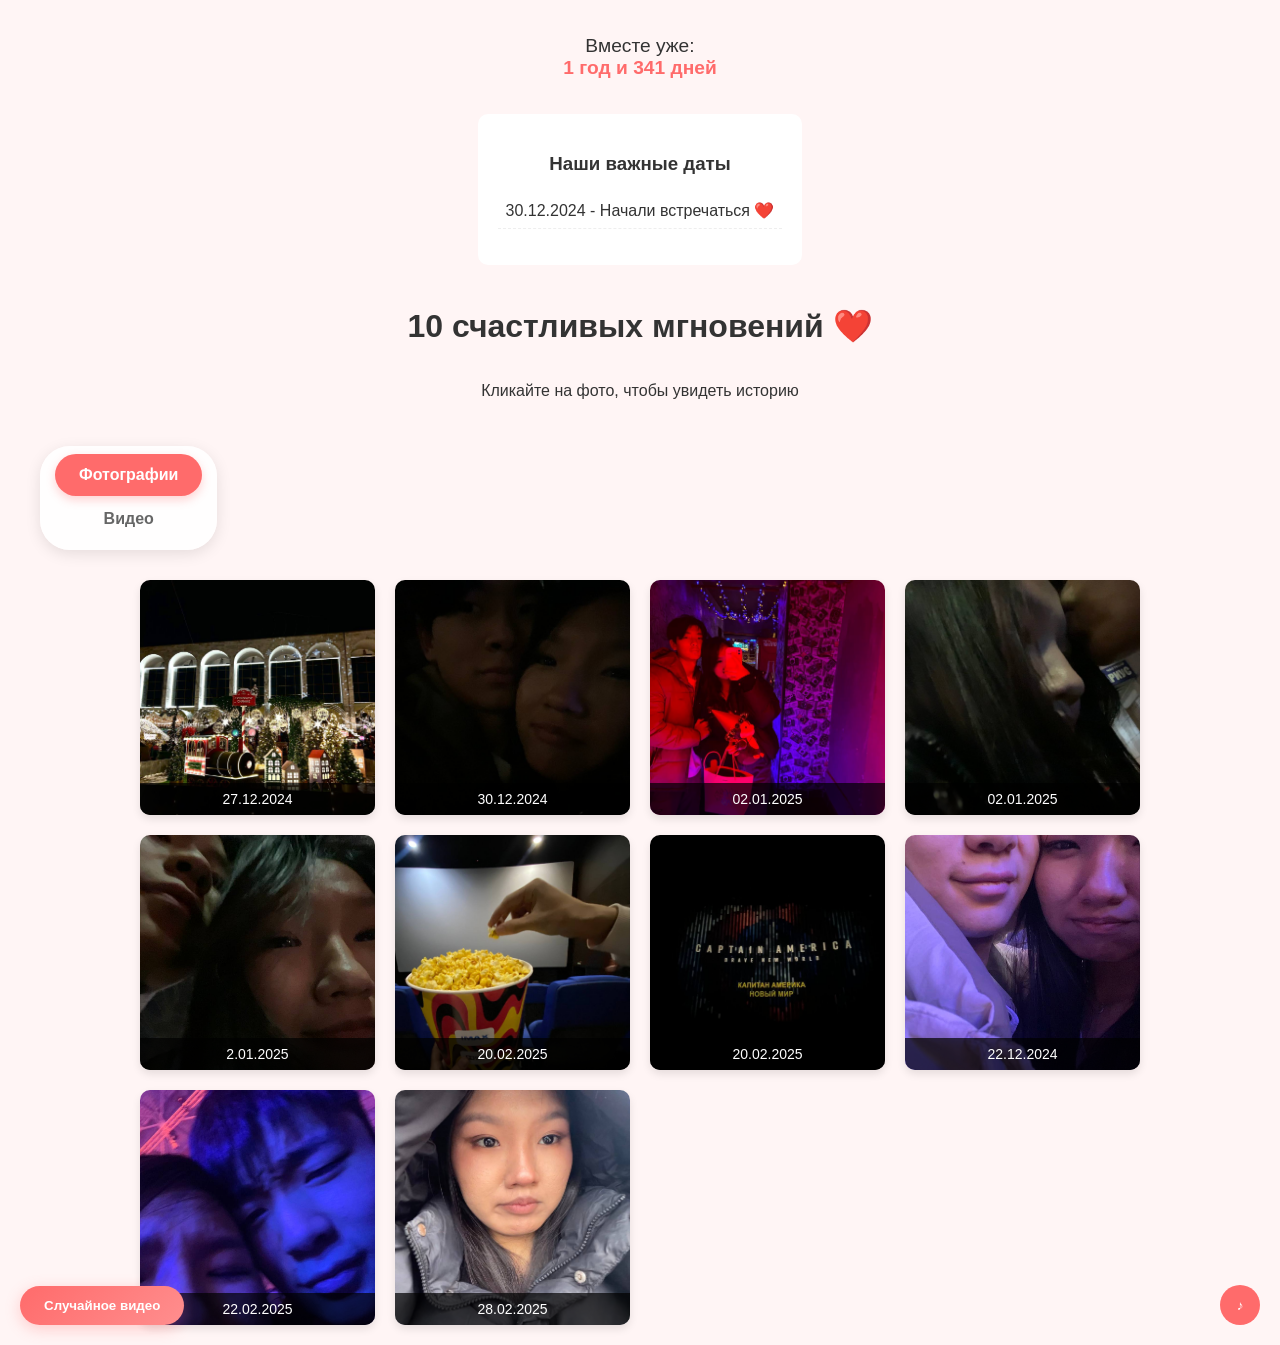
==== index.html @ b0ded3b4 "sa" ====
<!DOCTYPE html>
<html lang="ru">
<head>
    <!-- В <head> добавьте: -->
<audio id="bgMusic" loop>
    <source src="photo/mot-avgust-eto-ty_(bobamuz.online).mp3" type="audio/mpeg">
  </audio>
  
    <meta charset="UTF-8">
    <meta name="viewport" content="width=device-width, initial-scale=1.0">
    <title>Наши 10 лучших моментов</title>
    <link rel="stylesheet" href="style.css">
</head>
<body>
    <!-- В <body> добавьте кнопку: -->
<button id="musicToggle" style="position: fixed; bottom: 20px; right: 20px; 
background: #ff6b6b; color: white; border: none; width: 40px; 
height: 40px; border-radius: 50%; cursor: pointer;">♪</button>

<script>
   
const music = document.getElementById("bgMusic");
const toggleBtn = document.getElementById("musicToggle");

toggleBtn.addEventListener("click", () => {
if (music.paused) {
music.play();
toggleBtn.textContent = "♫";
} else {
music.pause();
toggleBtn.textContent = "♪";
}
});
</script>
<button onclick="showRandomVideo()" class="action-btn">Случайное видео</button>
    <div class="page-wrapper">
        <div class="container">
            <header class="centered-block">
                <!-- В раздел <header> добавьте: -->
<div id="love-timer" style="margin: 15px 0; font-size: 1.2em;"></div>
<div class="calendar">
    <h3>Наши важные даты</h3>
    <ul id="important-dates" style="list-style: none; padding: 0;">
      <li>30.12.2024 - Начали встречаться ❤️</li>
      <!-- Добавьте другие даты -->
    </ul>
  </div>
  
  <style>
    .calendar {
      background: white;
      padding: 20px;
      border-radius: 10px;
      margin: 20px auto;
      max-width: 500px;
    }
    #important-dates li {
      padding: 8px;
      border-bottom: 1px dashed #eee;
    }
    #important-dates li:hover {
      background: #fff5f5;
    }
  </style>

<script>
  // Расчет дней вместе
  const startDate = new Date("2024-12-30"); // Ваша дата
  
  function updateLoveTimer() {
    const diff = Math.floor((new Date() - startDate) / (1000*60*60*24));
    const years = Math.floor(diff / 365);
    const days = diff % 365;
    
    document.getElementById("love-timer").innerHTML = `
      Вместе уже: <br>
      <span style="color: #ff6b6b; font-weight: bold;">
        ${years} ${years === 1 ? 'год' : years < 5 ? 'года' : 'лет'} 
        и ${days} ${days === 1 ? 'день' : days < 5 ? 'дня' : 'дней'}
      </span>
    `;
  }
  
  setInterval(updateLoveTimer, 86400000); // Обновлять ежедневно
  updateLoveTimer(); // Запустить сразу
</script>
                <h1>10 счастливых мгновений ❤️</h1>
                <p>Кликайте на фото, чтобы увидеть историю</p>
            </header>

            <!-- Добавляем навигацию -->
            <div class="navigation centered-block">
                <button id="photos-tab" class="nav-button active">Фотографии</button>
                <button id="videos-tab" class="nav-button">Видео</button>
            </div>

            <div id="content-sections">
                <div id="photos-section" class="content-section active">
                    <div class="gallery centered-block" id="gallery"></div>
                </div>
                
                <div id="videos-section" class="content-section">
                    <div class="video-gallery centered-block" id="video-section"></div>
                </div>
            </div>
        </div>

        <!-- Модальное окно для фото -->
        <div class="modal" id="modal">
            <div class="modal-content centered-block">
                <span class="close">&times;</span>
                
                <div class="carousel-container">
                    <div class="carousel">
                        <button class="carousel-button prev">❮</button>
                        
                        <div class="carousel-track-container">
                            <div class="carousel-track" id="carousel-track"></div>
                        </div>
                        
                        <button class="carousel-button next">❯</button>
                    </div>

                    <div class="memory-info">
                        <p id="modal-date"></p>
                        <p id="modal-text"></p>
                    </div>
                </div>
            </div>
        </div>

        <!-- Модальное окно для видео -->
        <div class="modal" id="video-modal">
            <div class="modal-content centered-block">
                <span class="close video-close">&times;</span>
                <div id="video-player" class="video-player"></div>
            </div>
        </div>
    </div>

    <script src="script.js"></script>
</body>
</html>
---- style.css ----
/* Базовые стили */
body {
    font-family: 'Arial', sans-serif;
    background-color: #fff5f5;
    margin: 0;
    padding: 0;
    min-height: 100vh;
    display: flex;
    justify-content: center;
    align-items: center;
    color: #333;
    animation: pageLoad 0.8s ease-out forwards;
}

.page-wrapper {
    width: 100%;
    max-width: 1200px;
    padding: 20px;
}

.centered-block {
    display: flex;
    flex-direction: column;
    align-items: center;
    text-align: center;
    margin: 0 auto;
}

/* Анимация при загрузке страницы */
@keyframes pageLoad {
    0% { opacity: 0; transform: translateY(20px); }
    100% { opacity: 1; transform: translateY(0); }
}

header, .navigation, .gallery, .video-gallery {
    opacity: 0;
    animation: pageLoad 1s ease-out forwards;
}

header {
    animation-delay: 0.2s;
}

.navigation {
    animation-delay: 0.4s;
}

.gallery, .video-gallery {
    animation-delay: 0.6s;
}

.memory-card, .video-card {
    opacity: 0;
    animation: pageLoad 0.5s ease-out forwards;
}

/* Последовательная анимация элементов */
@keyframes staggered {
    0% { opacity: 0; transform: translateY(15px); }
    100% { opacity: 1; transform: translateY(0); }
}

/* Стили для навигации */
.navigation {
    margin: 30px 0 20px;
    background: rgba(255, 255, 255, 0.9);
    border-radius: 30px;
    padding: 10px;
    box-shadow: 0 4px 15px rgba(0, 0, 0, 0.1);
    display: flex;
    width: fit-content;
    position: sticky;
    top: 20px;
    z-index: 10;
    backdrop-filter: blur(5px);
    transition: all 0.3s ease;
}

.navigation:hover {
    box-shadow: 0 6px 20px rgba(255, 107, 107, 0.2);
}

.nav-button {
    background: none;
    border: none;
    padding: 12px 24px;
    margin: 0 5px;
    border-radius: 25px;
    font-size: 16px;
    font-weight: 600;
    color: #666;
    cursor: pointer;
    transition: all 0.3s ease;
    position: relative;
    overflow: hidden;
}

.nav-button:before {
    content: '';
    position: absolute;
    top: 0;
    left: -100%;
    width: 100%;
    height: 100%;
    background: linear-gradient(90deg, transparent, rgba(255, 107, 107, 0.1), transparent);
    transition: all 0.6s ease;
}

.nav-button:hover:before {
    left: 100%;
}

.nav-button.active {
    background: #ff6b6b;
    color: white;
    box-shadow: 0 4px 10px rgba(255, 107, 107, 0.3);
    transform: translateY(-2px);
}

/* Стили для секций содержимого */
.content-section {
    display: none;
    width: 100%;
}

.content-section.active {
    display: block;
    animation: fadeIn 0.5s ease forwards;
}

@keyframes fadeIn {
    from { opacity: 0; transform: translateY(10px); }
    to { opacity: 1; transform: translateY(0); }
}

/* Галерея */
.gallery {
    display: grid;
    grid-template-columns: repeat(auto-fill, minmax(200px, 1fr));
    gap: 20px;
    width: 100%;
    max-width: 1000px;
    margin-top: 30px;
}

.memory-card {
    position: relative;
    border-radius: 10px;
    overflow: hidden;
    box-shadow: 0 4px 8px rgba(0, 0, 0, 0.1);
    cursor: pointer;
    transition: transform 0.3s;
    aspect-ratio: 1/1;
}

.memory-card:hover {
    transform: scale(1.03);
}

.memory-card img {
    width: 100%;
    height: 100%;
    object-fit: cover;
}

.memory-date {
    position: absolute;
    bottom: 0;
    left: 0;
    right: 0;
    background: rgba(0, 0, 0, 0.7);
    color: white;
    padding: 8px;
    font-size: 14px;
}

/* Стили для видео-галереи */
.video-gallery {
    display: grid;
    grid-template-columns: repeat(auto-fill, minmax(300px, 1fr));
    gap: 25px;
    width: 100%;
    max-width: 1000px;
}

.video-card {
    background: white;
    border-radius: 15px;
    overflow: hidden;
    box-shadow: 0 5px 15px rgba(0, 0, 0, 0.1);
    cursor: pointer;
    transition: all 0.3s ease;
}

.video-card:hover {
    transform: translateY(-5px);
    box-shadow: 0 10px 25px rgba(255, 107, 107, 0.2);
}

.video-thumbnail {
    position: relative;
    height: 180px;
    overflow: hidden;
}

.video-thumbnail img {
    width: 100%;
    height: 100%;
    object-fit: cover;
    transition: transform 0.5s ease;
}

.video-card:hover .video-thumbnail img {
    transform: scale(1.05);
}

.play-button {
    position: absolute;
    top: 50%;
    left: 50%;
    transform: translate(-50%, -50%);
    width: 60px;
    height: 60px;
    background: rgba(255, 107, 107, 0.8);
    border-radius: 50%;
    display: flex;
    align-items: center;
    justify-content: center;
    color: white;
    font-size: 24px;
    opacity: 0.8;
    transition: all 0.3s ease;
}

.video-card:hover .play-button {
    opacity: 1;
    background: rgba(255, 107, 107, 1);
    transform: translate(-50%, -50%) scale(1.1);
}

.video-info {
    padding: 15px;
}

.video-info h3 {
    margin: 0 0 5px;
    color: #333;
}

.video-date {
    color: #ff6b6b;
    font-weight: 500;
    margin: 0;
}

/* Модальное окно */
.modal {
    display: none;
    position: fixed;
    top: 0;
    left: 0;
    width: 100%;
    height: 100%;
    background: rgba(0, 0, 0, 0.8);
    z-index: 100;
    justify-content: center;
    align-items: center;
}

.modal-content {
    background: white;
    width: 90%;
    max-width: 800px;
    border-radius: 10px;
    overflow: hidden;
    position: relative;
    padding: 20px;
}

.close {
    position: absolute;
    top: 15px;
    right: 25px;
    font-size: 30px;
    color: #ff6b6b;
    cursor: pointer;
}

/* Карусель */
.carousel-container {
    width: 100%;
    display: flex;
    flex-direction: column;
    align-items: center;
}

.carousel {
    position: relative;
    width: 100%;
    max-width: 600px;
    display: flex;
    align-items: center;
    margin-bottom: 20px;
}

.carousel-track-container {
    flex: 1;
    overflow: hidden;
}

.carousel-track {
    display: flex;
    transition: transform 0.5s ease;
    height: 400px;
}

.carousel-slide {
    min-width: 100%;
    height: 100%;
}

.carousel-slide img {
    width: 100%;
    height: 100%;
    object-fit: contain;
}

.carousel-button {
    background: rgba(255, 107, 107, 0.3);
    border: none;
    font-size: 24px;
    cursor: pointer;
    padding: 10px 15px;
    border-radius: 50%;
    color: white;
    z-index: 2;
    margin: 0 10px;
}

.carousel-button:hover {
    background: rgba(255, 107, 107, 0.8);
}

.memory-info {
    text-align: center;
    padding: 0 20px;
}

#modal-date {
    font-weight: bold;
    color: #ff6b6b;
    margin-bottom: 10px;
}

/* Стили для видео-модального окна */
.video-player {
    width: 100%;
}

.video-details {
    padding: 20px 0;
    text-align: left;
}

.video-details h2 {
    margin: 0 0 10px;
    color: #333;
}

.video-details .date {
    color: #ff6b6b;
    font-weight: bold;
    margin-bottom: 15px;
}

/* Улучшение кнопки случайного видео */
.action-btn {
    position: fixed;
    bottom: 20px;
    left: 20px;
    background: linear-gradient(135deg, #ff6b6b, #ff8e8e);
    color: white;
    border: none;
    padding: 12px 24px;
    border-radius: 30px;
    font-weight: bold;
    cursor: pointer;
    box-shadow: 0 4px 15px rgba(255, 107, 107, 0.3);
    transition: all 0.3s ease;
    z-index: 5;
}

.action-btn:hover {
    transform: translateY(-3px);
    box-shadow: 0 6px 20px rgba(255, 107, 107, 0.4);
}

.action-btn:active {
    transform: translateY(1px);
}

/* Общие стили для медиа */
.memory-media, .carousel-media {
    width: 100%;
    height: 100%;
    object-fit: cover;
}

/* Специфичные для видео */
video.memory-media {
    background: #000;
}

video.carousel-media {
    max-height: 400px;
    background: #000;
}

/* Адаптивность */
@media (max-width: 768px) {
    .gallery {
        grid-template-columns: repeat(auto-fill, minmax(150px, 1fr));
    }
    
    .carousel {
        max-width: 100%;
    }
    
    .carousel-track {
        height: 300px;
    }
    
    .video-gallery {
        grid-template-columns: repeat(auto-fill, minmax(220px, 1fr));
    }
    
    .navigation {
        width: 90%;
        flex-wrap: wrap;
        justify-content: center;
    }
    
    .nav-button {
        padding: 10px 20px;
        margin: 5px;
    }
    
    .action-btn {
        padding: 10px 16px;
        font-size: 14px;
    }
    
    video.carousel-media {
        max-height: 300px;
    }
}
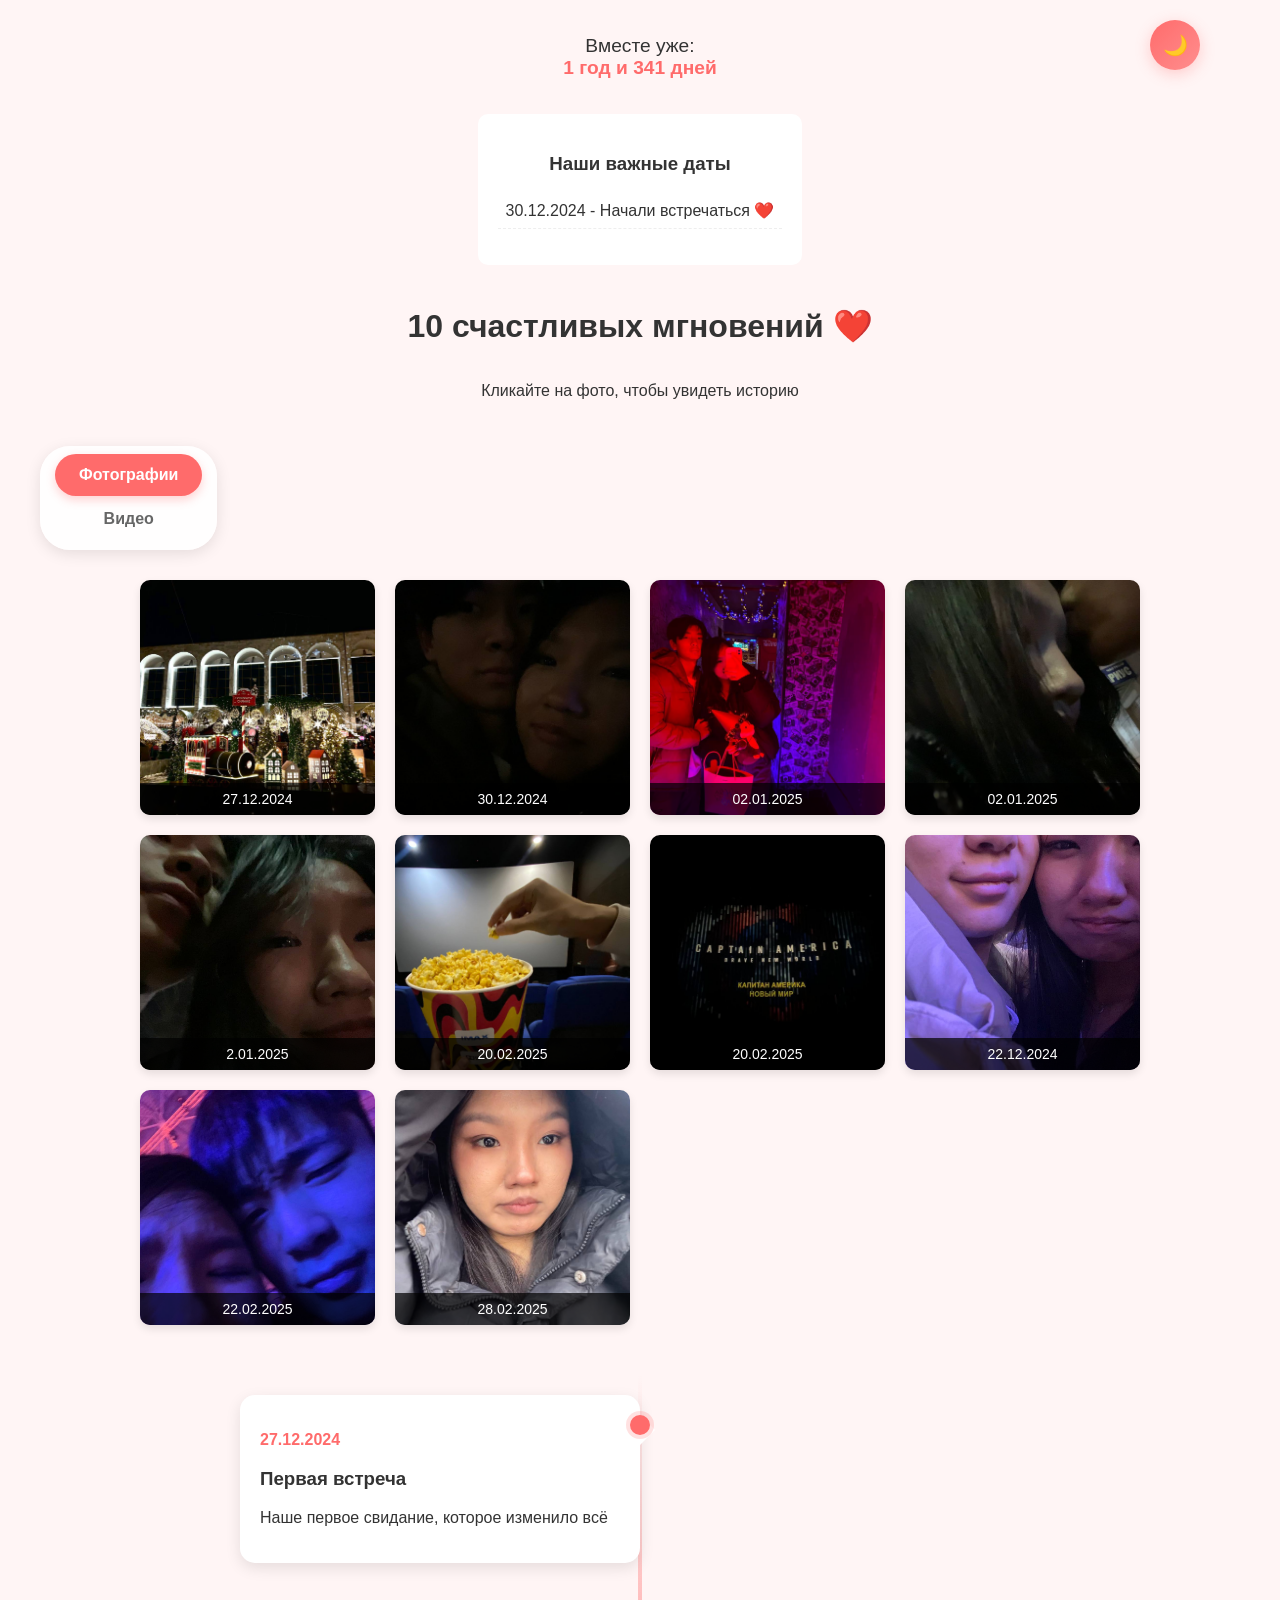
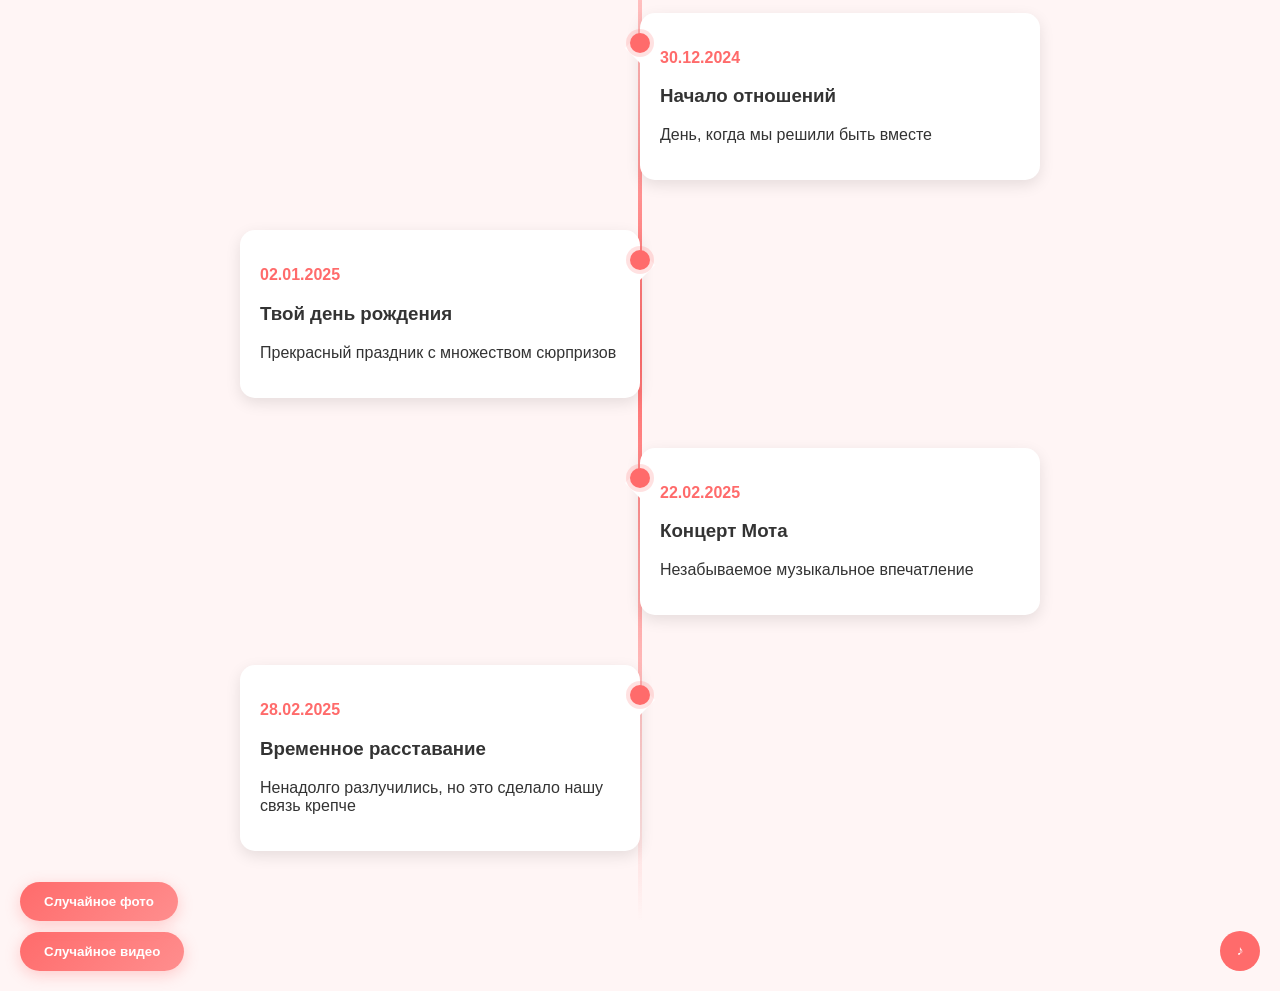
==== commit 49532936: "sa" ====
--- a/index.html
+++ b/index.html
@@ -33,6 +33,8 @@
 });
 </script>
 <button onclick="showRandomVideo()" class="action-btn">Случайное видео</button>
+<button onclick="showRandomMemory()" class="action-btn" style="bottom: 70px;">Случайное фото</button>
+
     <div class="page-wrapper">
         <div class="container">
             <header class="centered-block">
@@ -53,13 +55,31 @@
       border-radius: 10px;
       margin: 20px auto;
       max-width: 500px;
+      transition: background-color 0.5s ease, color 0.5s ease, box-shadow 0.5s ease;
     }
+    
+    .dark-theme .calendar {
+      background: #252538;
+      color: #e6e6e6;
+      box-shadow: 0 5px 15px rgba(0, 0, 0, 0.3);
+    }
+    
     #important-dates li {
       padding: 8px;
       border-bottom: 1px dashed #eee;
+      transition: background-color 0.3s ease;
     }
+    
+    .dark-theme #important-dates li {
+      border-bottom: 1px dashed #444;
+    }
+    
     #important-dates li:hover {
       background: #fff5f5;
+    }
+    
+    .dark-theme #important-dates li:hover {
+      background: #333355;
     }
   </style>
 
@@ -97,6 +117,7 @@
             <div id="content-sections">
                 <div id="photos-section" class="content-section active">
                     <div class="gallery centered-block" id="gallery"></div>
+                    <!-- Сюда будет добавлен временной таймлайн через JavaScript -->
                 </div>
                 
                 <div id="videos-section" class="content-section">
--- a/style.css
+++ b/style.css
@@ -10,6 +10,12 @@
     align-items: center;
     color: #333;
     animation: pageLoad 0.8s ease-out forwards;
+    transition: background-color 0.5s ease, color 0.5s ease;
+}
+
+body.dark-theme {
+    background-color: #1a1a2e;
+    color: #e6e6e6;
 }
 
 .page-wrapper {
@@ -73,11 +79,20 @@
     top: 20px;
     z-index: 10;
     backdrop-filter: blur(5px);
-    transition: all 0.3s ease;
+    transition: all 0.3s ease, background 0.5s ease;
+}
+
+.dark-theme .navigation {
+    background: rgba(40, 40, 60, 0.9);
+    box-shadow: 0 4px 15px rgba(0, 0, 0, 0.3);
 }
 
 .navigation:hover {
     box-shadow: 0 6px 20px rgba(255, 107, 107, 0.2);
+}
+
+.dark-theme .navigation:hover {
+    box-shadow: 0 6px 20px rgba(255, 107, 107, 0.4);
 }
 
 .nav-button {
@@ -95,6 +110,10 @@
     overflow: hidden;
 }
 
+.dark-theme .nav-button {
+    color: #aaa;
+}
+
 .nav-button:before {
     content: '';
     position: absolute;
@@ -149,18 +168,38 @@
     overflow: hidden;
     box-shadow: 0 4px 8px rgba(0, 0, 0, 0.1);
     cursor: pointer;
-    transition: transform 0.3s;
+    transition: transform 0.3s, box-shadow 0.3s;
     aspect-ratio: 1/1;
 }
 
+.dark-theme .memory-card {
+    box-shadow: 0 4px 8px rgba(0, 0, 0, 0.3);
+}
+
+/* Новые анимации для карточек фото */
 .memory-card:hover {
-    transform: scale(1.03);
+    transform: scale(1.05) rotate(2deg);
+    box-shadow: 0 8px 20px rgba(255, 107, 107, 0.4);
+    z-index: 2;
+}
+
+.memory-card:nth-child(even):hover {
+    transform: scale(1.05) rotate(-2deg);
 }
 
 .memory-card img {
     width: 100%;
     height: 100%;
     object-fit: cover;
+    transition: filter 0.3s ease;
+}
+
+.dark-theme .memory-card img {
+    filter: brightness(0.9);
+}
+
+.memory-card:hover img {
+    filter: brightness(1.1) contrast(1.1);
 }
 
 .memory-date {
@@ -172,6 +211,12 @@
     color: white;
     padding: 8px;
     font-size: 14px;
+    transition: background 0.3s ease, transform 0.3s ease;
+}
+
+.memory-card:hover .memory-date {
+    background: rgba(255, 107, 107, 0.9);
+    transform: translateY(-5px);
 }
 
 /* Стили для видео-галереи */
@@ -192,8 +237,13 @@
     transition: all 0.3s ease;
 }
 
+.dark-theme .video-card {
+    background: #252538;
+    box-shadow: 0 5px 15px rgba(0, 0, 0, 0.3);
+}
+
 .video-card:hover {
-    transform: translateY(-5px);
+    transform: translateY(-5px) scale(1.03);
     box-shadow: 0 10px 25px rgba(255, 107, 107, 0.2);
 }
 
@@ -211,7 +261,7 @@
 }
 
 .video-card:hover .video-thumbnail img {
-    transform: scale(1.05);
+    transform: scale(1.1);
 }
 
 .play-button {
@@ -242,9 +292,18 @@
     padding: 15px;
 }
 
+.dark-theme .video-info {
+    color: #e6e6e6;
+}
+
 .video-info h3 {
     margin: 0 0 5px;
     color: #333;
+    transition: color 0.5s ease;
+}
+
+.dark-theme .video-info h3 {
+    color: #e6e6e6;
 }
 
 .video-date {
@@ -275,6 +334,12 @@
     overflow: hidden;
     position: relative;
     padding: 20px;
+    transition: background 0.5s ease, color 0.5s ease;
+}
+
+.dark-theme .modal-content {
+    background: #252538;
+    color: #e6e6e6;
 }
 
 .close {
@@ -284,6 +349,11 @@
     font-size: 30px;
     color: #ff6b6b;
     cursor: pointer;
+    transition: transform 0.3s ease;
+}
+
+.close:hover {
+    transform: rotate(90deg);
 }
 
 /* Карусель */
@@ -323,6 +393,11 @@
     width: 100%;
     height: 100%;
     object-fit: contain;
+    transition: filter 0.5s ease;
+}
+
+.dark-theme .carousel-slide img {
+    filter: brightness(0.9);
 }
 
 .carousel-button {
@@ -335,10 +410,12 @@
     color: white;
     z-index: 2;
     margin: 0 10px;
+    transition: all 0.3s ease;
 }
 
 .carousel-button:hover {
     background: rgba(255, 107, 107, 0.8);
+    transform: scale(1.1);
 }
 
 .memory-info {
@@ -365,6 +442,11 @@
 .video-details h2 {
     margin: 0 0 10px;
     color: #333;
+    transition: color 0.5s ease;
+}
+
+.dark-theme .video-details h2 {
+    color: #e6e6e6;
 }
 
 .video-details .date {
@@ -399,6 +481,36 @@
     transform: translateY(1px);
 }
 
+/* Переключатель темы */
+.theme-toggle {
+    position: fixed;
+    top: 20px;
+    right: 80px;
+    background: linear-gradient(135deg, #ff6b6b, #ff8e8e);
+    color: white;
+    border: none;
+    width: 50px;
+    height: 50px;
+    border-radius: 50%;
+    display: flex;
+    align-items: center;
+    justify-content: center;
+    font-size: 20px;
+    cursor: pointer;
+    box-shadow: 0 4px 15px rgba(255, 107, 107, 0.3);
+    transition: all 0.3s ease;
+    z-index: 50;
+}
+
+.theme-toggle:hover {
+    transform: rotate(30deg);
+}
+
+.dark-theme .theme-toggle {
+    background: linear-gradient(135deg, #333355, #1a1a2e);
+    box-shadow: 0 4px 15px rgba(255, 255, 255, 0.1);
+}
+
 /* Общие стили для медиа */
 .memory-media, .carousel-media {
     width: 100%;
@@ -416,8 +528,186 @@
     background: #000;
 }
 
+/* Сердечки */
+.heart {
+    position: fixed;
+    pointer-events: none;
+    z-index: 999;
+    animation: float 4s ease-in-out forwards, fadeOut 4s ease-in-out forwards;
+}
+
+@keyframes float {
+    0% {
+        transform: translateY(0) translateX(0) rotate(0deg);
+    }
+    100% {
+        transform: translateY(-100vh) translateX(var(--random-x)) rotate(var(--random-angle));
+    }
+}
+
+@keyframes fadeOut {
+    0% {
+        opacity: 1;
+    }
+    75% {
+        opacity: 1;
+    }
+    100% {
+        opacity: 0;
+    }
+}
+
+/* Стили для временной шкалы */
+.timeline {
+    width: 90%;
+    max-width: 800px;
+    margin: 50px auto;
+    position: relative;
+    padding: 20px 0;
+}
+
+.timeline::before {
+    content: '';
+    position: absolute;
+    top: 0;
+    bottom: 0;
+    left: 50%;
+    width: 4px;
+    background: linear-gradient(to bottom, transparent, #ff6b6b, transparent);
+    transform: translateX(-50%);
+}
+
+.timeline-item {
+    margin-bottom: 50px;
+    position: relative;
+    width: 100%;
+    display: flex;
+}
+
+.timeline-item:nth-child(odd) {
+    justify-content: flex-start;
+}
+
+.timeline-item:nth-child(even) {
+    justify-content: flex-end;
+}
+
+.timeline-content {
+    background: white;
+    border-radius: 15px;
+    padding: 20px;
+    width: calc(50% - 40px);
+    box-shadow: 0 5px 15px rgba(0, 0, 0, 0.1);
+    position: relative;
+    transition: all 0.3s ease;
+}
+
+.dark-theme .timeline-content {
+    background: #252538;
+    box-shadow: 0 5px 15px rgba(0, 0, 0, 0.3);
+}
+
+.timeline-content:hover {
+    transform: translateY(-5px);
+    box-shadow: 0 10px 20px rgba(255, 107, 107, 0.2);
+}
+
+.timeline-date {
+    color: #ff6b6b;
+    font-weight: bold;
+    margin-bottom: 10px;
+}
+
+.timeline-dot {
+    width: 20px;
+    height: 20px;
+    background: #ff6b6b;
+    border-radius: 50%;
+    position: absolute;
+    top: 20px;
+    left: 50%;
+    transform: translateX(-50%);
+    z-index: 1;
+    box-shadow: 0 0 0 4px rgba(255, 107, 107, 0.2);
+    transition: all 0.3s ease;
+}
+
+.timeline-item:hover .timeline-dot {
+    background: white;
+    transform: translateX(-50%) scale(1.3);
+    box-shadow: 0 0 0 6px #ff6b6b;
+}
+
+.timeline-item:nth-child(odd) .timeline-content::after {
+    content: '';
+    position: absolute;
+    top: 20px;
+    right: -15px;
+    width: 0;
+    height: 0;
+    border-top: 15px solid transparent;
+    border-bottom: 15px solid transparent;
+    border-left: 15px solid white;
+    transition: border-left-color 0.5s ease;
+}
+
+.timeline-item:nth-child(even) .timeline-content::after {
+    content: '';
+    position: absolute;
+    top: 20px;
+    left: -15px;
+    width: 0;
+    height: 0;
+    border-top: 15px solid transparent;
+    border-bottom: 15px solid transparent;
+    border-right: 15px solid white;
+    transition: border-right-color 0.5s ease;
+}
+
+.dark-theme .timeline-item:nth-child(odd) .timeline-content::after {
+    border-left-color: #252538;
+}
+
+.dark-theme .timeline-item:nth-child(even) .timeline-content::after {
+    border-right-color: #252538;
+}
+
 /* Адаптивность */
 @media (max-width: 768px) {
+    .timeline::before {
+        left: 30px;
+    }
+    
+    .timeline-item {
+        justify-content: flex-start;
+        padding-left: 60px;
+    }
+    
+    .timeline-item:nth-child(even) {
+        justify-content: flex-start;
+    }
+    
+    .timeline-content {
+        width: calc(100% - 60px);
+    }
+
+    .timeline-dot {
+        left: 30px;
+    }
+
+    .timeline-item:nth-child(odd) .timeline-content::after,
+    .timeline-item:nth-child(even) .timeline-content::after {
+        left: -15px;
+        right: auto;
+        border-left: 0;
+        border-right: 15px solid white;
+    }
+    
+    .dark-theme .timeline-item:nth-child(odd) .timeline-content::after,
+    .dark-theme .timeline-item:nth-child(even) .timeline-content::after {
+        border-right-color: #252538;
+    }
+    
     .gallery {
         grid-template-columns: repeat(auto-fill, minmax(150px, 1fr));
     }
@@ -453,4 +743,9 @@
     video.carousel-media {
         max-height: 300px;
     }
+    
+    .theme-toggle {
+        top: 80px;
+        right: 20px;
+    }
 }
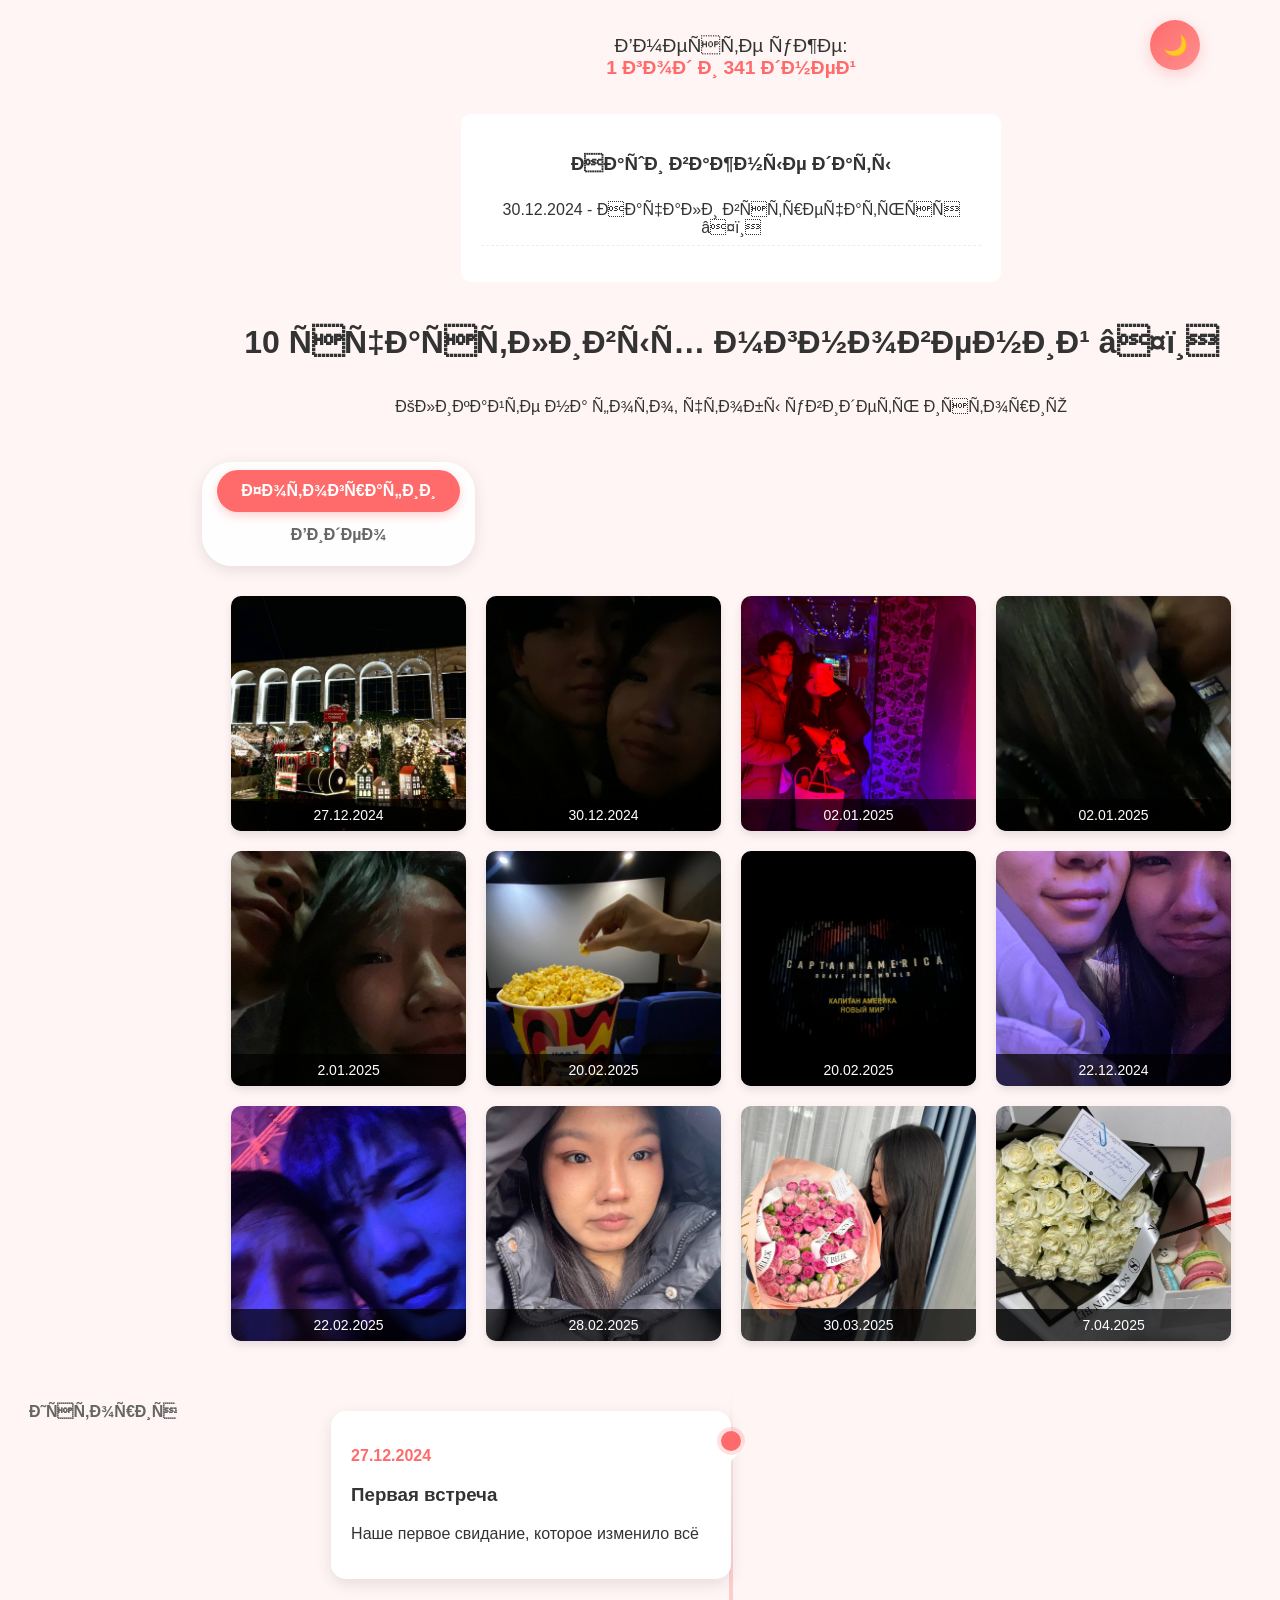
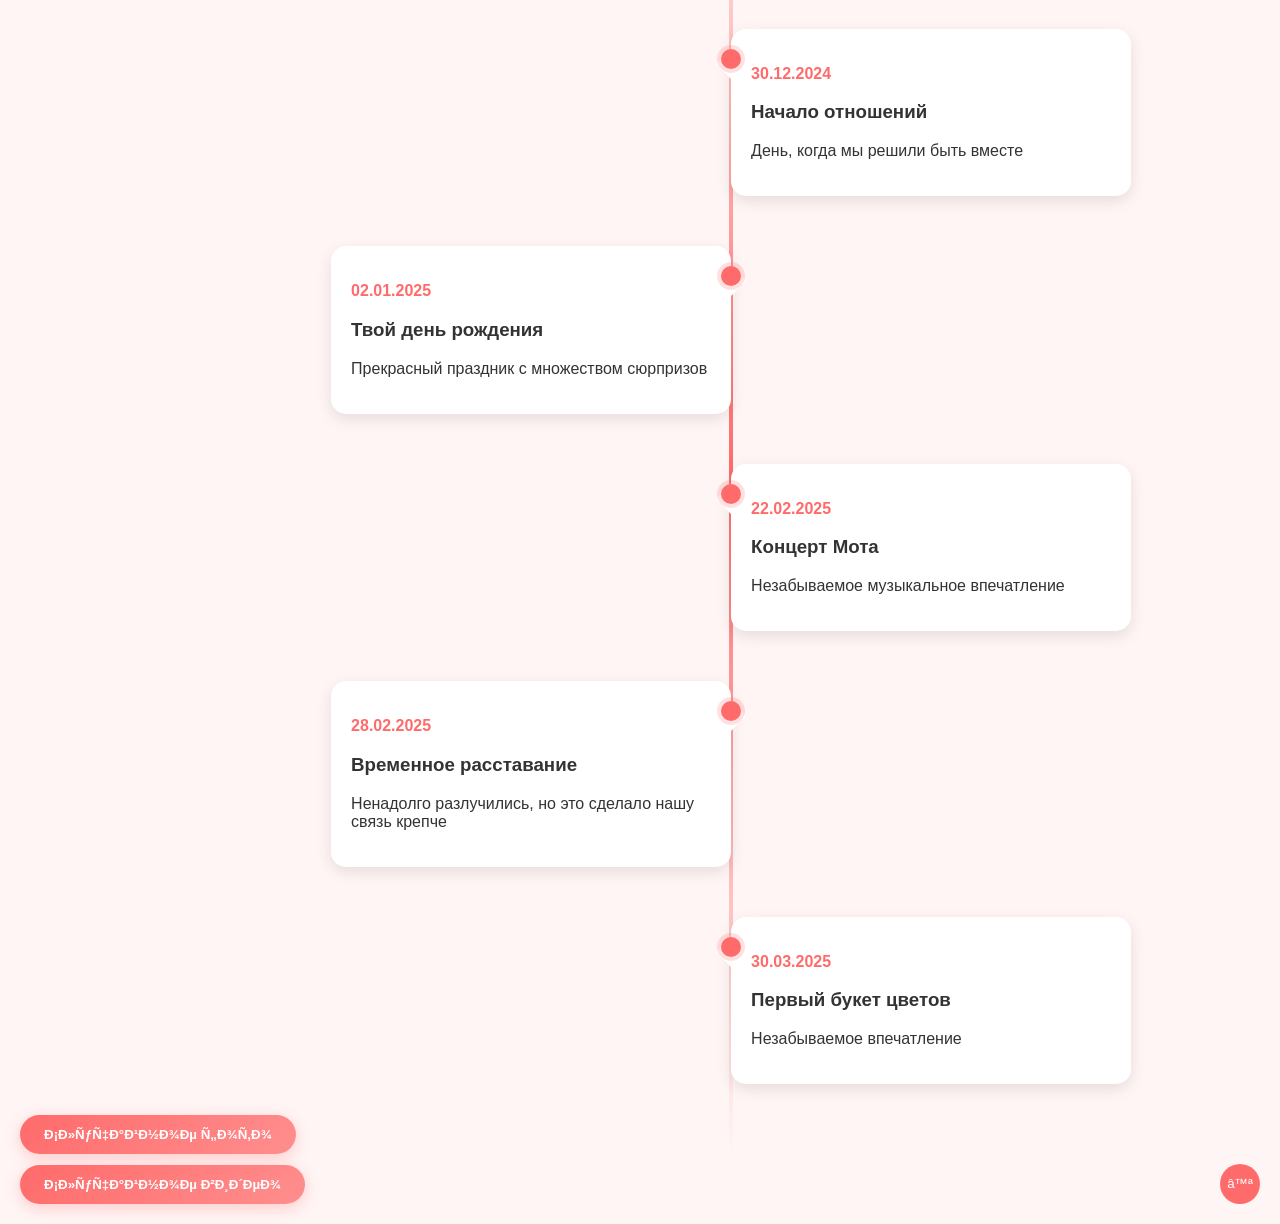
==== commit e17e8da8: "sa" ====
--- a/index.html
+++ b/index.html
@@ -5,6 +5,39 @@
 <audio id="bgMusic" loop>
     <source src="photo/mot-avgust-eto-ty_(bobamuz.online).mp3" type="audio/mpeg">
   </audio>
+  <!-- Добавьте эти строки в <head> вашего index.html (сразу после существующих ссылок) -->
+<style>
+  /* Эти стили нужны для правильной работы интерактивных элементов */
+  .story-item {
+      opacity: 0;
+  }
+  
+  .story-item[data-aos="fade-right"] {
+      transform: translateX(-50px);
+  }
+  
+  .story-item[data-aos="fade-left"] {
+      transform: translateX(50px);
+  }
+  
+  /* Вспомогательные классы анимации */
+  .animate-in {
+      animation: fadeIn 0.5s forwards;
+  }
+  </style>
+  
+  <!-- В index.html добавьте еще одну вкладку в секцию навигации -->
+  <!-- Найдите блок div с классом "navigation centered-block" и добавьте эту кнопку: -->
+  <button id="story-tab" class="nav-button">История</button>
+  
+  <!-- Добавьте новую секцию контента -->
+  <!-- Найдите блок div с id "content-sections" и добавьте: -->
+  <div id="story-section" class="content-section">
+      <!-- Сюда автоматически будет добавлена интерактивная история через JavaScript -->
+      <div class="centered-block">
+          <p>Загрузка истории нашей любви...</p>
+      </div>
+  </div>
   
     <meta charset="UTF-8">
     <meta name="viewport" content="width=device-width, initial-scale=1.0">
--- a/style.css
+++ b/style.css
@@ -748,4 +748,370 @@
         top: 80px;
         right: 20px;
     }
+}
+
+/* Добавьте этот код в конец вашего файла style.css */
+
+/* 1. СТИЛИ ДЛЯ ИНТЕРАКТИВНОЙ ИСТОРИИ ЛЮБВИ */
+.love-story-section {
+    width: 100%;
+    max-width: 800px;
+    margin: 50px auto;
+    padding: 20px;
+}
+
+.section-title {
+    text-align: center;
+    color: #ff6b6b;
+    font-size: 28px;
+    margin-bottom: 30px;
+    position: relative;
+}
+
+.section-title:after {
+    content: '';
+    display: block;
+    width: 100px;
+    height: 3px;
+    background: linear-gradient(to right, transparent, #ff6b6b, transparent);
+    margin: 10px auto;
+}
+
+.interactive-story {
+    position: relative;
+}
+
+.interactive-story:before {
+    content: '';
+    position: absolute;
+    top: 0;
+    bottom: 0;
+    left: 50%;
+    width: 3px;
+    background: linear-gradient(to bottom, #ff6b6b00, #ff6b6b, #ff6b6b00);
+    transform: translateX(-50%);
+}
+
+.story-item {
+    display: flex;
+    margin-bottom: 40px;
+    opacity: 0;
+    position: relative;
+}
+
+.story-item[data-aos="fade-right"] {
+    flex-direction: row;
+    padding-right: 50%;
+}
+
+.story-item[data-aos="fade-left"] {
+    flex-direction: row-reverse;
+    padding-left: 50%;
+}
+
+.story-date {
+    min-width: 100px;
+    padding: 8px 15px;
+    background: #ff6b6b;
+    color: white;
+    border-radius: 20px;
+    text-align: center;
+    font-weight: bold;
+    position: relative;
+    z-index: 2;
+    box-shadow: 0 4px 15px rgba(255, 107, 107, 0.3);
+    margin: 0 20px;
+    align-self: flex-start;
+    transition: all 0.3s ease;
+}
+
+.story-item:hover .story-date {
+    transform: scale(1.05);
+    box-shadow: 0 6px 20px rgba(255, 107, 107, 0.4);
+}
+
+.story-content {
+    background: white;
+    border-radius: 15px;
+    padding: 20px;
+    box-shadow: 0 5px 15px rgba(0, 0, 0, 0.1);
+    position: relative;
+    transition: all 0.3s ease;
+    flex: 1;
+    max-width: 300px;
+}
+
+.dark-theme .story-content {
+    background: #252538;
+    color: #e6e6e6;
+    box-shadow: 0 5px 15px rgba(0, 0, 0, 0.3);
+}
+
+.story-content h3 {
+    margin-top: 0;
+    color: #ff6b6b;
+}
+
+.story-content p {
+    margin: 10px 0;
+    line-height: 1.5;
+}
+
+.story-item:hover .story-content {
+    transform: translateY(-5px);
+    box-shadow: 0 10px 20px rgba(255, 107, 107, 0.2);
+}
+
+.story-hearts {
+    display: flex;
+    justify-content: flex-end;
+    gap: 5px;
+    margin-top: 10px;
+}
+
+.story-hearts span {
+    display: inline-block;
+    transition: transform 0.3s ease;
+}
+
+.story-item:hover .story-hearts span {
+    animation: heartbeat 1s infinite;
+}
+
+@keyframes heartbeat {
+    0% { transform: scale(1); }
+    25% { transform: scale(1.2); }
+    50% { transform: scale(1); }
+    75% { transform: scale(1.2); }
+    100% { transform: scale(1); }
+}
+
+/* 2. СТИЛИ ДЛЯ ПЕРСОНАЛЬНЫХ СООБЩЕНИЙ */
+.message-toggle {
+    position: fixed;
+    bottom: 120px;
+    right: 20px;
+    background: linear-gradient(135deg, #ff6b6b, #ff8e8e);
+    color: white;
+    border: none;
+    width: 50px;
+    height: 50px;
+    border-radius: 50%;
+    display: flex;
+    align-items: center;
+    justify-content: center;
+    font-size: 24px;
+    cursor: pointer;
+    box-shadow: 0 4px 15px rgba(255, 107, 107, 0.3);
+    transition: all 0.3s ease;
+    z-index: 50;
+}
+
+.message-toggle:hover {
+    transform: scale(1.1) rotate(10deg);
+}
+
+.message-modal-content {
+    width: 90%;
+    max-width: 600px;
+    padding: 30px;
+}
+
+.messages-container {
+    width: 100%;
+    display: flex;
+    flex-direction: column;
+    gap: 20px;
+}
+
+.messages-list {
+    max-height: 300px;
+    overflow-y: auto;
+    display: flex;
+    flex-direction: column;
+    gap: 15px;
+    padding: 10px;
+    background: rgba(255, 245, 245, 0.5);
+    border-radius: 10px;
+}
+
+.dark-theme .messages-list {
+    background: rgba(37, 37, 56, 0.5);
+}
+
+.message-item {
+    background: white;
+    border-radius: 15px;
+    padding: 15px;
+    box-shadow: 0 2px 8px rgba(0, 0, 0, 0.1);
+    transition: all 0.3s ease;
+    animation: fadeIn 0.5s forwards;
+}
+
+.dark-theme .message-item {
+    background: #1f1f30;
+    box-shadow: 0 2px 8px rgba(0, 0, 0, 0.3);
+}
+
+.message-item:hover {
+    transform: translateY(-3px);
+    box-shadow: 0 5px 15px rgba(255, 107, 107, 0.2);
+}
+
+.message-date {
+    font-size: 14px;
+    color: #ff6b6b;
+    margin-bottom: 5px;
+    font-weight: bold;
+}
+
+.message-text {
+    line-height: 1.5;
+}
+
+.new-message {
+    display: flex;
+    flex-direction: column;
+    gap: 10px;
+}
+
+.new-message textarea {
+    width: 100%;
+    height: 100px;
+    padding: 15px;
+    border: 2px solid #ffcaca;
+    border-radius: 10px;
+    font-family: inherit;
+    font-size: 16px;
+    transition: all 0.3s ease;
+    resize: none;
+}
+
+.dark-theme .new-message textarea {
+    background: #252538;
+    color: #e6e6e6;
+    border-color: #444466;
+}
+
+.new-message textarea:focus {
+    outline: none;
+    border-color: #ff6b6b;
+    box-shadow: 0 0 10px rgba(255, 107, 107, 0.3);
+}
+
+.new-message button {
+    padding: 12px 24px;
+    background: linear-gradient(135deg, #ff6b6b, #ff8e8e);
+    color: white;
+    border: none;
+    border-radius: 30px;
+    font-weight: bold;
+    cursor: pointer;
+    transition: all 0.3s ease;
+    align-self: flex-end;
+}
+
+.new-message button:hover {
+    transform: translateY(-3px);
+    box-shadow: 0 6px 20px rgba(255, 107, 107, 0.4);
+}
+
+/* 3. СТИЛИ ДЛЯ УЛУЧШЕННОЙ АНИМАЦИИ И ЭФФЕКТОВ */
+.effect-button {
+    position: fixed;
+    bottom: 190px;
+    right: 20px;
+    background: linear-gradient(135deg, #ff6b6b, #ff8e8e);
+    color: white;
+    border: none;
+    width: 50px;
+    height: 50px;
+    border-radius: 50%;
+    display: flex;
+    align-items: center;
+    justify-content: center;
+    font-size: 24px;
+    cursor: pointer;
+    box-shadow: 0 4px 15px rgba(255, 107, 107, 0.3);
+    transition: all 0.3s ease;
+    z-index: 50;
+}
+
+.effect-button:hover {
+    transform: scale(1.1) rotate(-10deg);
+}
+
+.confetti {
+    position: fixed;
+    z-index: 999;
+    pointer-events: none;
+    border-radius: 50%;
+    animation: confettiFall 5s linear forwards;
+}
+
+@keyframes confettiFall {
+    0% {
+        transform: translateY(0) translateX(0) rotate(0);
+    }
+    100% {
+        transform: translateY(100vh) translateX(var(--random-x)) rotate(var(--random-rotation));
+    }
+}
+
+.mini-heart {
+    position: absolute;
+    color: #ff6b6b;
+    font-size: 16px;
+    pointer-events: none;
+    animation: floatUp 1s forwards;
+    z-index: 10;
+}
+
+@keyframes floatUp {
+    0% {
+        opacity: 1;
+        transform: translateY(0);
+    }
+    100% {
+        opacity: 0;
+        transform: translateY(-30px);
+    }
+}
+
+/* Адаптивность для новых элементов */
+@media (max-width: 768px) {
+    .story-item[data-aos="fade-right"],
+    .story-item[data-aos="fade-left"] {
+        flex-direction: column;
+        padding: 0;
+        align-items: center;
+        margin-left: 30px;
+    }
+    
+    .story-date {
+        margin-bottom: 15px;
+    }
+    
+    .story-content {
+        max-width: 100%;
+    }
+    
+    .interactive-story:before {
+        left: 30px;
+    }
+    
+    .message-toggle,
+    .effect-button {
+        width: 40px;
+        height: 40px;
+        font-size: 20px;
+    }
+    
+    .message-toggle {
+        bottom: 80px;
+    }
+    
+    .effect-button {
+        bottom: 140px;
+    }
 }
